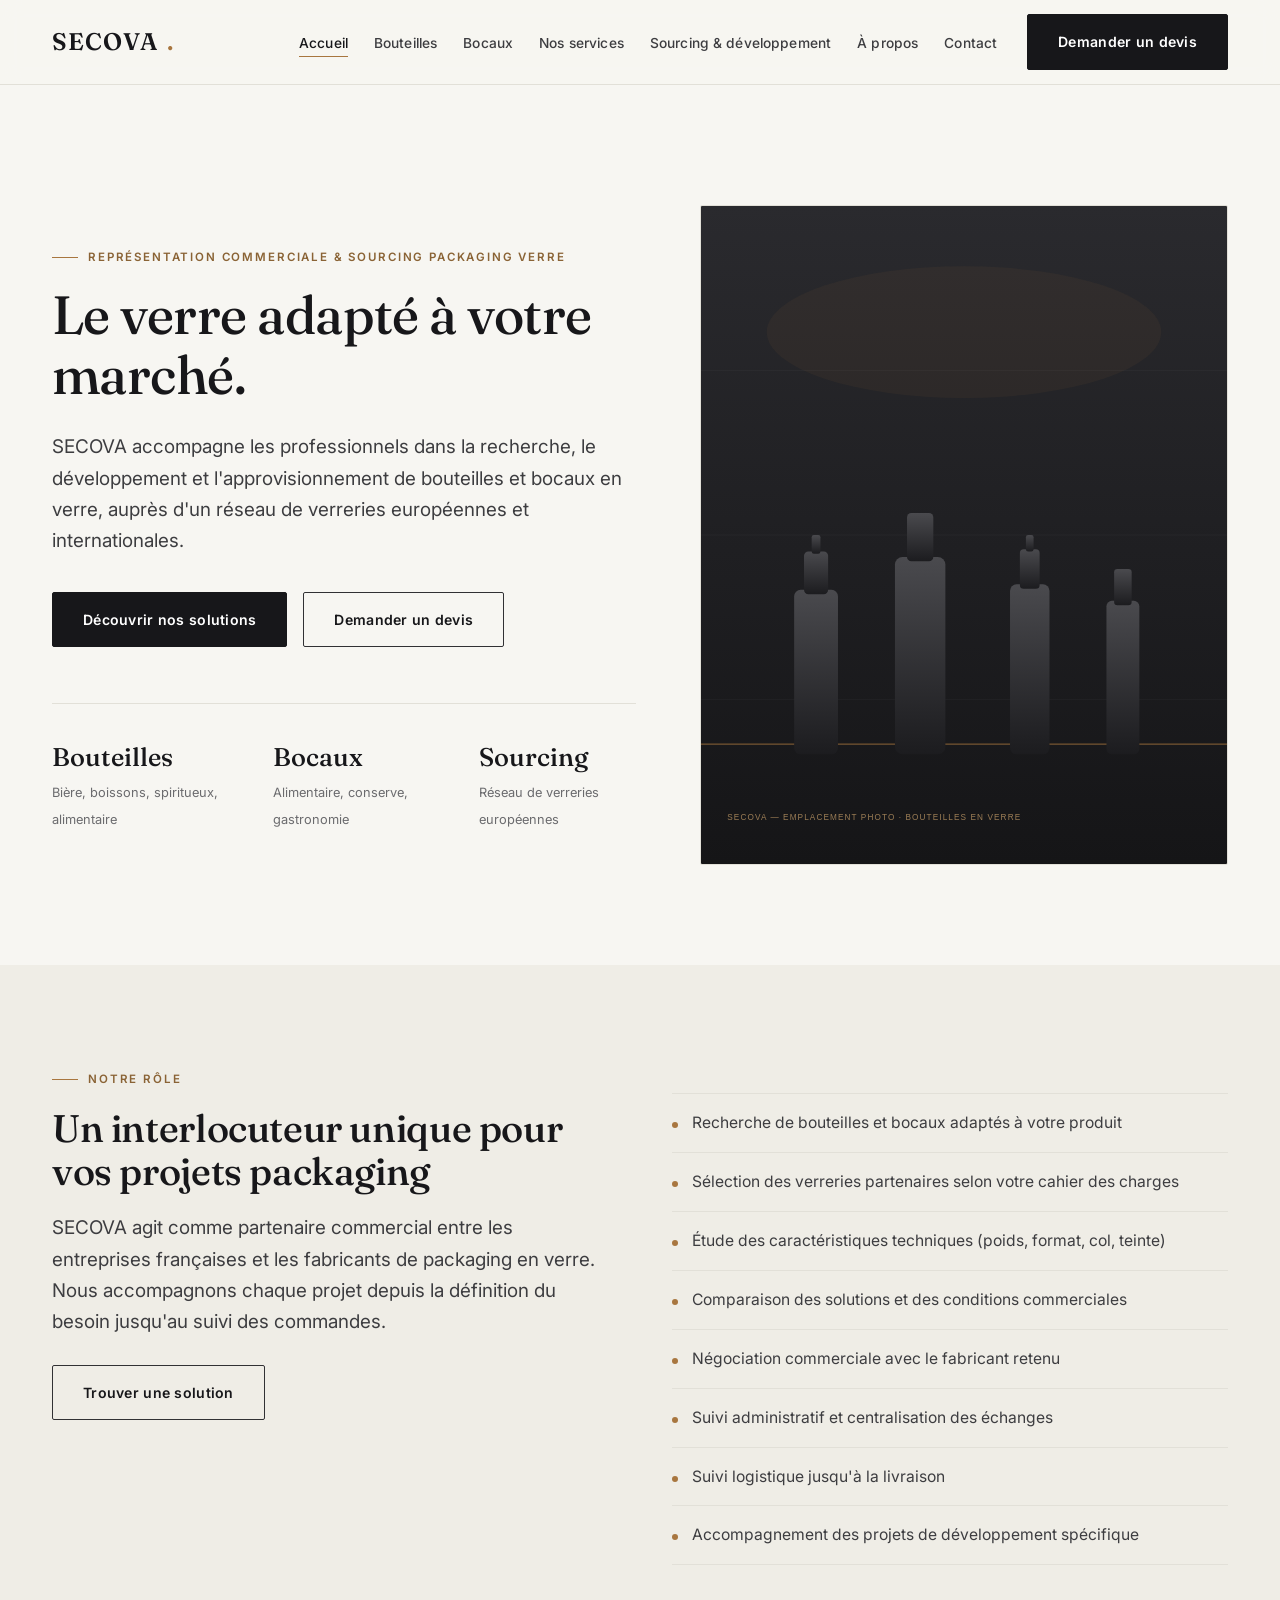
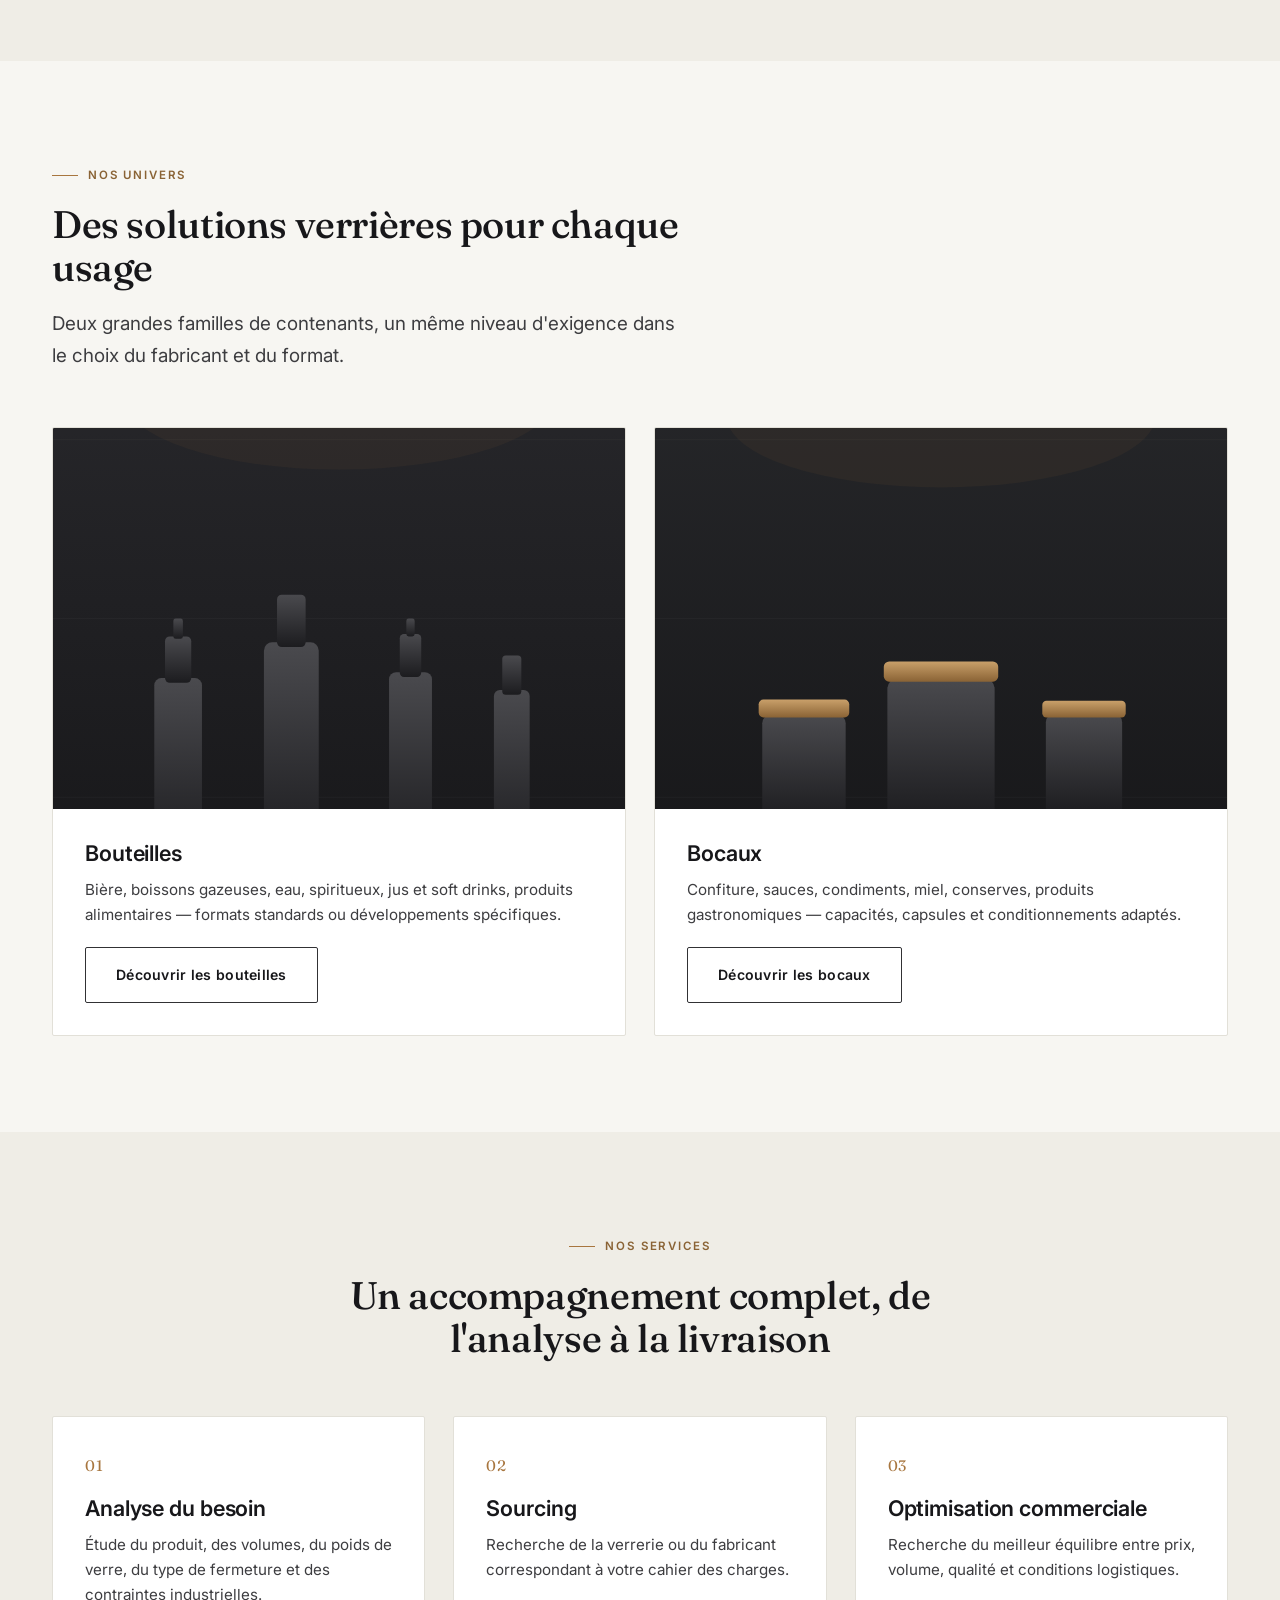
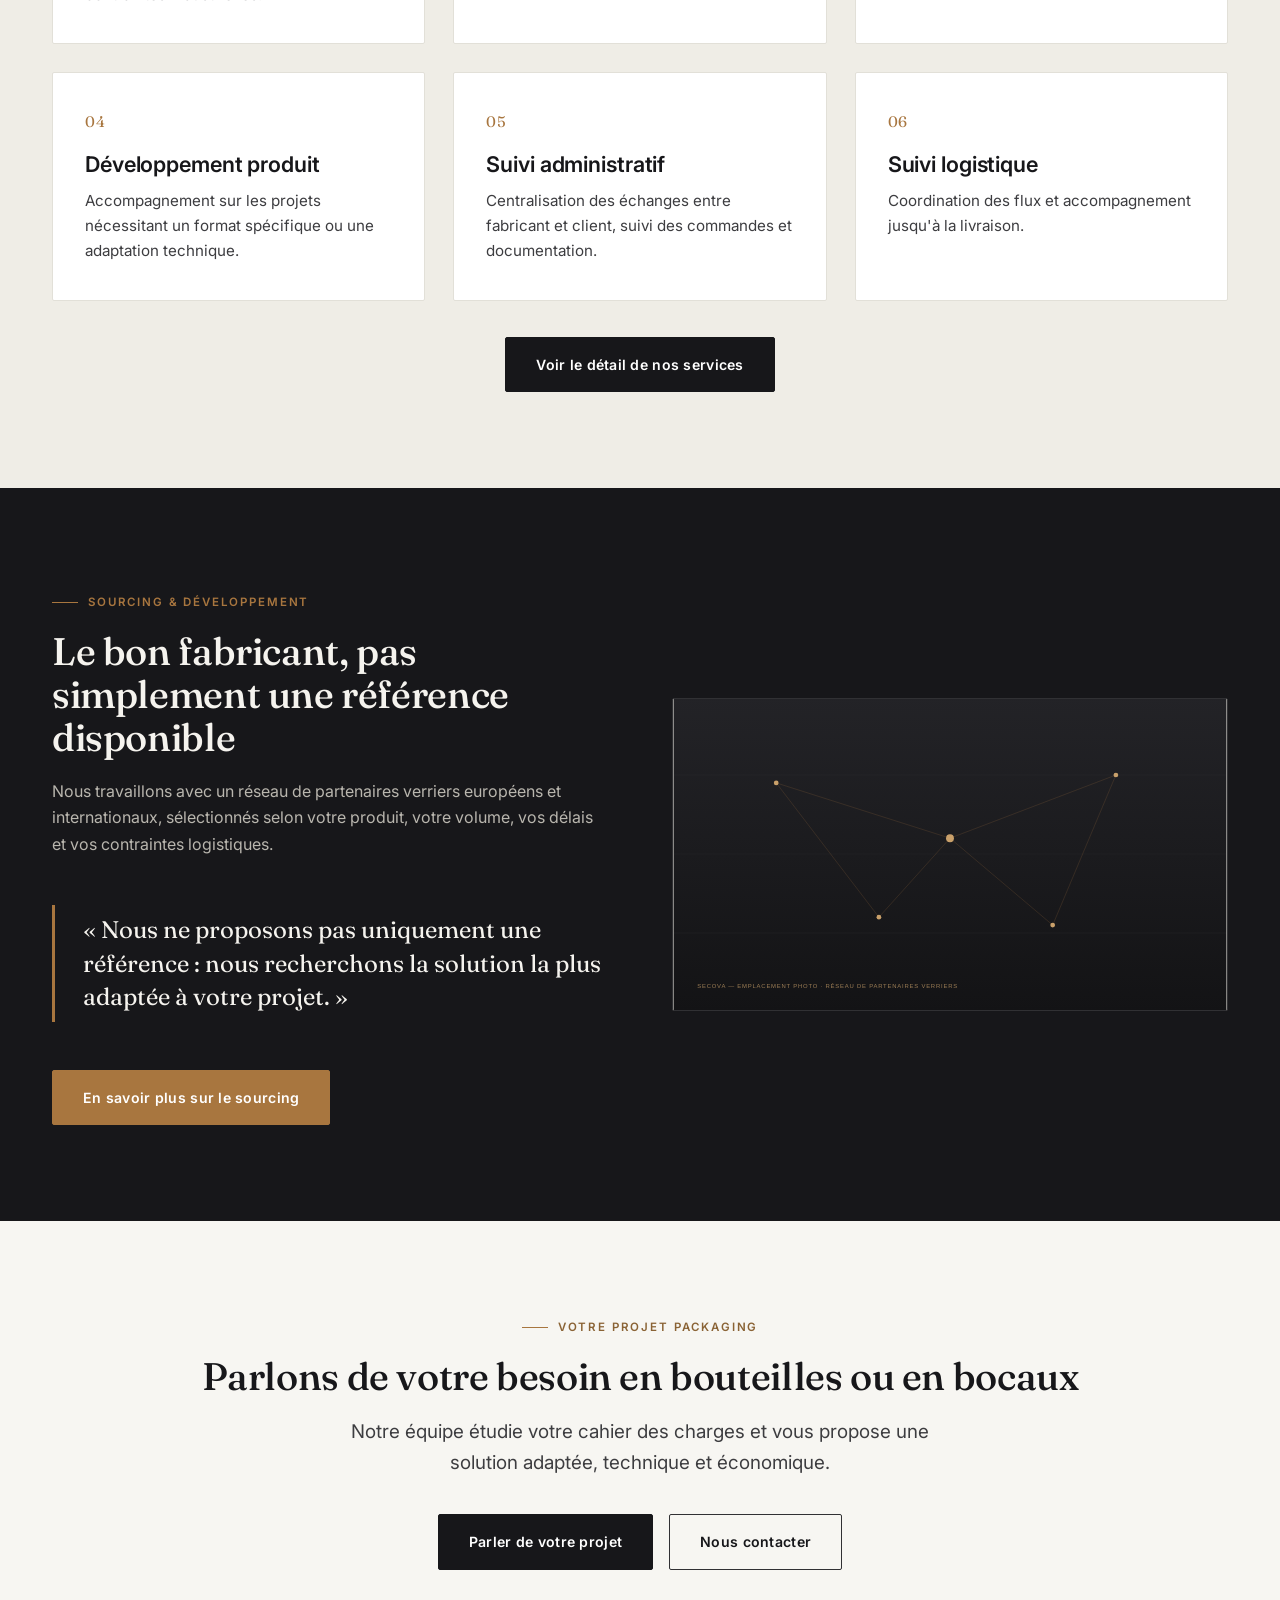
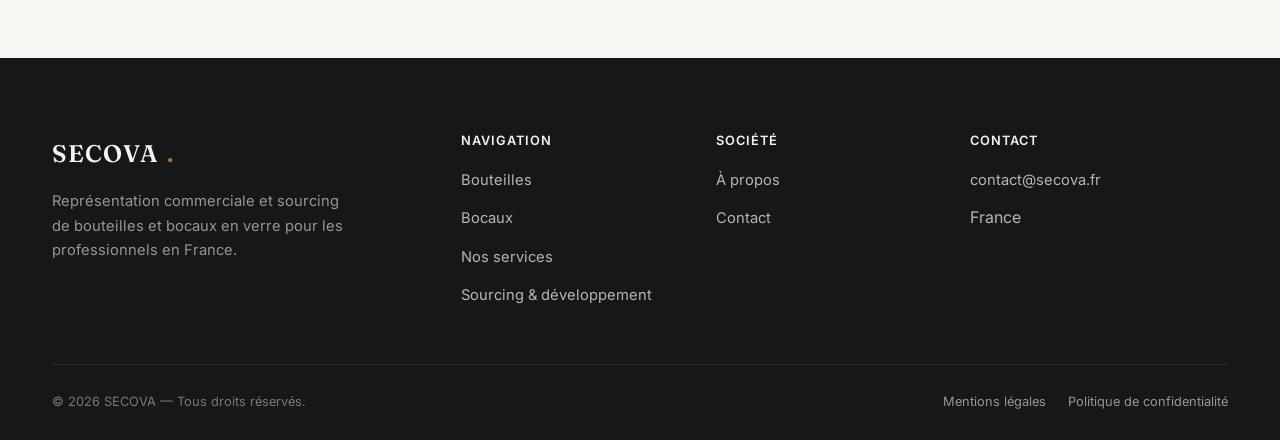
==== index.html @ 23ff0741 "Add complete SECOVA marketing site Static HTML/CSS/JS site (no build step, deployable to any classic" ====
<!doctype html>
<html lang="fr">
<head>
<meta charset="UTF-8">
<meta name="viewport" content="width=device-width, initial-scale=1.0">
<title>SECOVA — Bouteilles et bocaux en verre pour professionnels | France</title>
<meta name="description" content="SECOVA accompagne les professionnels français (brasseries, producteurs de boissons, agroalimentaire) dans la recherche, le sourcing et l'approvisionnement de bouteilles et bocaux en verre auprès de verreries européennes.">
<link rel="canonical" href="https://secova.fr/">
<link rel="icon" href="assets/img/favicon.svg" type="image/svg+xml">
<link rel="preconnect" href="https://fonts.googleapis.com">
<link rel="preconnect" href="https://fonts.gstatic.com" crossorigin>
<link href="https://fonts.googleapis.com/css2?family=Fraunces:opsz,wght@9..144,400;9..144,500;9..144,600&family=Inter:wght@400;500;600;700&display=swap" rel="stylesheet">
<link rel="stylesheet" href="assets/css/style.css">
</head>
<body>

<header class="site-header">
  <div class="container header-inner">
    <a href="index.html" class="logo">SECOVA<span class="dot">.</span></a>
    <nav class="main-nav">
      <ul>
        <li><a href="index.html" class="active">Accueil</a></li>
        <li><a href="bouteilles.html">Bouteilles</a></li>
        <li><a href="bocaux.html">Bocaux</a></li>
        <li><a href="services.html">Nos services</a></li>
        <li><a href="sourcing.html">Sourcing &amp; développement</a></li>
        <li><a href="a-propos.html">À propos</a></li>
        <li><a href="contact.html">Contact</a></li>
      </ul>
      <a href="contact.html" class="btn btn-primary">Demander un devis</a>
    </nav>
    <button class="nav-toggle" aria-label="Ouvrir le menu" aria-expanded="false"><span></span><span></span><span></span></button>
  </div>
</header>

<main>

  <!-- HERO -->
  <section class="hero">
    <div class="container hero-grid">
      <div class="reveal in">
        <div class="eyebrow">Représentation commerciale &amp; sourcing packaging verre</div>
        <h1>Le verre adapté&nbsp;à votre marché.</h1>
        <p class="lead">SECOVA accompagne les professionnels dans la recherche, le développement et l'approvisionnement de bouteilles et bocaux en verre, auprès d'un réseau de verreries européennes et internationales.</p>
        <div class="btn-row">
          <a href="services.html" class="btn btn-primary">Découvrir nos solutions</a>
          <a href="contact.html" class="btn btn-ghost">Demander un devis</a>
        </div>
        <div class="hero-meta">
          <div><strong>Bouteilles</strong><span>Bière, boissons, spiritueux, alimentaire</span></div>
          <div><strong>Bocaux</strong><span>Alimentaire, conserve, gastronomie</span></div>
          <div><strong>Sourcing</strong><span>Réseau de verreries européennes</span></div>
        </div>
      </div>
      <div class="media ratio-4-5 reveal in">
        <img src="assets/img/placeholder-bottles.svg" alt="Assortiment de bouteilles en verre — photographie à intégrer">
      </div>
    </div>
  </section>

  <!-- INTERLOCUTEUR UNIQUE -->
  <section class="bg-alt">
    <div class="container">
      <div class="grid grid-2" style="align-items:start; gap:64px;">
        <div class="reveal">
          <div class="eyebrow">Notre rôle</div>
          <h2>Un interlocuteur unique pour vos projets packaging</h2>
          <p class="lead">SECOVA agit comme partenaire commercial entre les entreprises françaises et les fabricants de packaging en verre. Nous accompagnons chaque projet depuis la définition du besoin jusqu'au suivi des commandes.</p>
          <div class="btn-row" style="margin-top:28px;">
            <a href="sourcing.html" class="btn btn-ghost">Trouver une solution</a>
          </div>
        </div>
        <ul class="criteria-list reveal">
          <li>Recherche de bouteilles et bocaux adaptés à votre produit</li>
          <li>Sélection des verreries partenaires selon votre cahier des charges</li>
          <li>Étude des caractéristiques techniques (poids, format, col, teinte)</li>
          <li>Comparaison des solutions et des conditions commerciales</li>
          <li>Négociation commerciale avec le fabricant retenu</li>
          <li>Suivi administratif et centralisation des échanges</li>
          <li>Suivi logistique jusqu'à la livraison</li>
          <li>Accompagnement des projets de développement spécifique</li>
        </ul>
      </div>
    </div>
  </section>

  <!-- UNIVERS BOUTEILLES / BOCAUX -->
  <section>
    <div class="container">
      <div class="section-head reveal">
        <div class="eyebrow">Nos univers</div>
        <h2>Des solutions verrières pour chaque usage</h2>
        <p class="lead">Deux grandes familles de contenants, un même niveau d'exigence dans le choix du fabricant et du format.</p>
      </div>
      <div class="grid grid-2">
        <a href="bouteilles.html" class="card reveal" style="padding:0; overflow:hidden;">
          <div class="media ratio-3-2" style="border:none; border-radius:0;">
            <img src="assets/img/placeholder-bottles.svg" alt="Bouteilles en verre — photographie à intégrer">
          </div>
          <div style="padding:32px;">
            <h3>Bouteilles</h3>
            <p>Bière, boissons gazeuses, eau, spiritueux, jus et soft drinks, produits alimentaires — formats standards ou développements spécifiques.</p>
            <span class="btn btn-ghost" style="margin-top:20px;">Découvrir les bouteilles</span>
          </div>
        </a>
        <a href="bocaux.html" class="card reveal" style="padding:0; overflow:hidden;">
          <div class="media ratio-3-2" style="border:none; border-radius:0;">
            <img src="assets/img/placeholder-jars.svg" alt="Bocaux en verre — photographie à intégrer">
          </div>
          <div style="padding:32px;">
            <h3>Bocaux</h3>
            <p>Confiture, sauces, condiments, miel, conserves, produits gastronomiques — capacités, capsules et conditionnements adaptés.</p>
            <span class="btn btn-ghost" style="margin-top:20px;">Découvrir les bocaux</span>
          </div>
        </a>
      </div>
    </div>
  </section>

  <!-- SERVICES APERÇU -->
  <section class="bg-alt">
    <div class="container">
      <div class="section-head center reveal">
        <div class="eyebrow">Nos services</div>
        <h2>Un accompagnement complet, de l'analyse à la livraison</h2>
      </div>
      <div class="grid grid-3">
        <div class="card reveal"><span class="num">01</span><h3>Analyse du besoin</h3><p>Étude du produit, des volumes, du poids de verre, du type de fermeture et des contraintes industrielles.</p></div>
        <div class="card reveal"><span class="num">02</span><h3>Sourcing</h3><p>Recherche de la verrerie ou du fabricant correspondant à votre cahier des charges.</p></div>
        <div class="card reveal"><span class="num">03</span><h3>Optimisation commerciale</h3><p>Recherche du meilleur équilibre entre prix, volume, qualité et conditions logistiques.</p></div>
        <div class="card reveal"><span class="num">04</span><h3>Développement produit</h3><p>Accompagnement sur les projets nécessitant un format spécifique ou une adaptation technique.</p></div>
        <div class="card reveal"><span class="num">05</span><h3>Suivi administratif</h3><p>Centralisation des échanges entre fabricant et client, suivi des commandes et documentation.</p></div>
        <div class="card reveal"><span class="num">06</span><h3>Suivi logistique</h3><p>Coordination des flux et accompagnement jusqu'à la livraison.</p></div>
      </div>
      <div class="btn-row center" style="justify-content:center;">
        <a href="services.html" class="btn btn-primary">Voir le détail de nos services</a>
      </div>
    </div>
  </section>

  <!-- SOURCING CALLOUT -->
  <section class="bg-dark">
    <div class="container">
      <div class="grid grid-2" style="align-items:center; gap:64px;">
        <div class="reveal">
          <div class="eyebrow">Sourcing &amp; développement</div>
          <h2>Le bon fabricant, pas simplement une référence disponible</h2>
          <p>Nous travaillons avec un réseau de partenaires verriers européens et internationaux, sélectionnés selon votre produit, votre volume, vos délais et vos contraintes logistiques.</p>
          <div class="callout">
            <p>« Nous ne proposons pas uniquement une référence : nous recherchons la solution la plus adaptée à votre projet. »</p>
          </div>
          <div class="btn-row">
            <a href="sourcing.html" class="btn btn-accent">En savoir plus sur le sourcing</a>
          </div>
        </div>
        <div class="media ratio-16-9 reveal" style="border-color:#313134;">
          <img src="assets/img/placeholder-network.svg" alt="Réseau de partenaires verriers européens — visuel à intégrer">
        </div>
      </div>
    </div>
  </section>

  <!-- CTA FINAL -->
  <section class="cta-band">
    <div class="container">
      <div class="eyebrow" style="justify-content:center;">Votre projet packaging</div>
      <h2>Parlons de votre besoin en bouteilles ou en bocaux</h2>
      <p class="lead" style="margin:0 auto;">Notre équipe étudie votre cahier des charges et vous propose une solution adaptée, technique et économique.</p>
      <div class="btn-row center">
        <a href="contact.html" class="btn btn-primary">Parler de votre projet</a>
        <a href="contact.html" class="btn btn-ghost">Nous contacter</a>
      </div>
    </div>
  </section>

</main>

<footer class="site-footer">
  <div class="container">
    <div class="footer-grid">
      <div class="footer-brand">
        <div class="logo">SECOVA<span class="dot">.</span></div>
        <p>Représentation commerciale et sourcing de bouteilles et bocaux en verre pour les professionnels en France.</p>
      </div>
      <div class="footer-col">
        <h4>Navigation</h4>
        <ul>
          <li><a href="bouteilles.html">Bouteilles</a></li>
          <li><a href="bocaux.html">Bocaux</a></li>
          <li><a href="services.html">Nos services</a></li>
          <li><a href="sourcing.html">Sourcing &amp; développement</a></li>
        </ul>
      </div>
      <div class="footer-col">
        <h4>Société</h4>
        <ul>
          <li><a href="a-propos.html">À propos</a></li>
          <li><a href="contact.html">Contact</a></li>
        </ul>
      </div>
      <div class="footer-col">
        <h4>Contact</h4>
        <ul>
          <li><a href="mailto:contact@secova.fr">contact@secova.fr</a></li>
          <li>France</li>
        </ul>
      </div>
    </div>
    <div class="footer-bottom">
      <span>© <span id="year"></span> SECOVA — Tous droits réservés.</span>
      <div class="footer-legal-links">
        <a href="mentions-legales.html">Mentions légales</a>
        <a href="confidentialite.html">Politique de confidentialité</a>
      </div>
    </div>
  </div>
</footer>

<script src="assets/js/main.js"></script>
</body>
</html>
---- assets/css/style.css ----
/* =========================================================
   SECOVA — Feuille de style principale
   Palette : blanc cassé / anthracite / bronze (accent discret)
   ========================================================= */

:root{
  --bg:            #f7f6f2;
  --bg-alt:        #efede6;
  --bg-dark:       #17171a;
  --ink:           #17171a;
  --ink-soft:      #3d3d40;
  --gray:          #6b6b6e;
  --gray-light:    #9b9a97;
  --line:          #e2e0d8;
  --line-dark:     #313134;
  --white:         #ffffff;
  --accent:        #a8763f;
  --accent-dark:   #8a6335;
  --accent-soft:   #f1e4d2;

  --font-display: 'Fraunces', Georgia, 'Times New Roman', serif;
  --font-body: 'Inter', -apple-system, BlinkMacSystemFont, 'Segoe UI', sans-serif;

  --container: 1240px;
  --radius: 2px;
  --ease: cubic-bezier(.22,.61,.36,1);
}

*, *::before, *::after{ box-sizing: border-box; }
html{ scroll-behavior: smooth; overflow-x: hidden; }

body{
  margin: 0;
  background: var(--bg);
  color: var(--ink);
  font-family: var(--font-body);
  font-size: 16px;
  line-height: 1.65;
  -webkit-font-smoothing: antialiased;
  -moz-osx-font-smoothing: grayscale;
  overflow-x: hidden;
}

img{ max-width: 100%; display: block; }

a{ color: inherit; text-decoration: none; }

h1, h2, h3, h4{
  font-family: var(--font-display);
  font-weight: 500;
  line-height: 1.12;
  letter-spacing: -0.01em;
  margin: 0 0 0.5em;
  color: var(--ink);
}

h1{ font-size: clamp(2.4rem, 4.2vw, 4rem); font-weight: 480; }
h2{ font-size: clamp(1.9rem, 3vw, 2.6rem); }
h3{ font-size: 1.35rem; font-weight: 600; font-family: var(--font-body); letter-spacing: -0.005em; }
h4{ font-size: 1.05rem; font-weight: 600; font-family: var(--font-body); }

p{ margin: 0 0 1em; color: var(--ink-soft); }

.container{
  width: 100%;
  max-width: var(--container);
  margin: 0 auto;
  padding: 0 32px;
}

section{ padding: 96px 0; }
section.tight{ padding: 64px 0; }

.bg-alt{ background: var(--bg-alt); }
.bg-dark{
  background: var(--bg-dark);
  color: #ece9e2;
}
.bg-dark p{ color: #b9b6ae; }
.bg-dark h1, .bg-dark h2, .bg-dark h3, .bg-dark h4{ color: #f5f3ee; }

.eyebrow{
  display: inline-flex;
  align-items: center;
  gap: 10px;
  font-size: 0.72rem;
  font-weight: 600;
  letter-spacing: 0.16em;
  text-transform: uppercase;
  color: var(--accent-dark);
  margin-bottom: 18px;
}
.eyebrow::before{
  content: "";
  width: 26px;
  height: 1px;
  background: var(--accent);
}
.bg-dark .eyebrow{ color: var(--accent); }

.lead{
  font-size: 1.18rem;
  color: var(--ink-soft);
  max-width: 640px;
}

.section-head{
  max-width: 720px;
  margin-bottom: 56px;
}
.section-head.center{ margin-left: auto; margin-right: auto; text-align: center; }

/* ---------- Boutons ---------- */
.btn{
  display: inline-flex;
  align-items: center;
  justify-content: center;
  gap: 10px;
  padding: 15px 30px;
  font-family: var(--font-body);
  font-size: 0.88rem;
  font-weight: 600;
  letter-spacing: 0.02em;
  border-radius: var(--radius);
  border: 1px solid transparent;
  cursor: pointer;
  transition: background .25s var(--ease), color .25s var(--ease), border-color .25s var(--ease), transform .2s var(--ease);
  white-space: nowrap;
}
.btn-primary{
  background: var(--ink);
  color: var(--white);
  border-color: var(--ink);
}
.btn-primary:hover{ background: var(--accent-dark); border-color: var(--accent-dark); transform: translateY(-1px); }

.btn-ghost{
  background: transparent;
  color: var(--ink);
  border-color: var(--line-dark);
}
.btn-ghost:hover{ border-color: var(--ink); background: var(--ink); color: var(--white); }

.bg-dark .btn-ghost{ border-color: #4a4a4d; color: #f5f3ee; }
.bg-dark .btn-ghost:hover{ background: #f5f3ee; color: var(--ink); border-color:#f5f3ee; }

.btn-accent{
  background: var(--accent);
  color: var(--white);
  border-color: var(--accent);
}
.btn-accent:hover{ background: var(--accent-dark); border-color: var(--accent-dark); }

.btn-row{ display: flex; flex-wrap: wrap; gap: 16px; margin-top: 36px; }
.btn-row.center{ justify-content: center; }

/* ---------- Header ---------- */
/* Note: the frosted background lives on ::before rather than directly on
   .site-header, because a filter/backdrop-filter on an element turns it into
   the containing block for fixed-position descendants — which would break
   the full-height off-canvas mobile nav nested inside the header. */
.site-header{
  position: sticky;
  top: 0;
  z-index: 500;
  border-bottom: 1px solid var(--line);
  transition: box-shadow .3s var(--ease);
}
.site-header::before{
  content: "";
  position: absolute;
  inset: 0;
  z-index: -1;
  background: rgba(247,246,242,0.86);
  backdrop-filter: blur(10px);
  -webkit-backdrop-filter: blur(10px);
}
.site-header.scrolled{ box-shadow: 0 6px 24px rgba(23,23,26,0.06); }

.header-inner{
  display: flex;
  align-items: center;
  justify-content: space-between;
  height: 84px;
}

.logo{
  font-family: var(--font-display);
  font-size: 1.5rem;
  font-weight: 600;
  letter-spacing: 0.04em;
  display: flex;
  align-items: baseline;
  gap: 8px;
}
.logo .dot{ color: var(--accent); }

.main-nav{
  display: flex;
  align-items: center;
  gap: 30px;
}
.main-nav ul{
  display: flex;
  gap: 26px;
  list-style: none;
  margin: 0;
  padding: 0;
}
.main-nav ul a{
  font-size: 0.86rem;
  font-weight: 500;
  letter-spacing: 0.01em;
  color: var(--ink-soft);
  position: relative;
  padding: 6px 0;
  transition: color .2s;
}
.main-nav ul a::after{
  content: "";
  position: absolute;
  left: 0; bottom: 0;
  width: 0; height: 1px;
  background: var(--accent);
  transition: width .25s var(--ease);
}
.main-nav ul a:hover, .main-nav ul a.active{ color: var(--ink); }
.main-nav ul a:hover::after, .main-nav ul a.active::after{ width: 100%; }

.nav-toggle{
  display: none;
  flex-direction: column;
  gap: 5px;
  background: none;
  border: none;
  cursor: pointer;
  padding: 8px;
}
.nav-toggle span{
  width: 24px; height: 1.5px; background: var(--ink);
  transition: transform .25s var(--ease), opacity .25s var(--ease);
}

/* ---------- Hero ---------- */
.hero{
  position: relative;
  padding: 120px 0 100px;
  overflow: hidden;
}
.hero-grid{
  display: grid;
  grid-template-columns: 1.05fr 0.95fr;
  gap: 64px;
  align-items: center;
}
.hero h1{ margin-bottom: 26px; }
.hero-meta{
  display: flex;
  gap: 40px;
  margin-top: 56px;
  padding-top: 32px;
  border-top: 1px solid var(--line);
}
.hero-meta div strong{
  display: block;
  font-family: var(--font-display);
  font-size: 1.6rem;
  color: var(--ink);
  font-weight: 500;
}
.hero-meta div span{
  font-size: 0.8rem;
  color: var(--gray);
}

/* ---------- Image placeholders ---------- */
.media{
  position: relative;
  border-radius: var(--radius);
  overflow: hidden;
  background: var(--bg-alt);
  border: 1px solid var(--line);
}
.media img{ width: 100%; height: 100%; object-fit: cover; }
.media.ratio-16-9{ aspect-ratio: 16/9; }
.media.ratio-4-5{ aspect-ratio: 4/5; }
.media.ratio-1-1{ aspect-ratio: 1/1; }
.media.ratio-3-2{ aspect-ratio: 3/2; }
.media.ratio-21-9{ aspect-ratio: 21/9; }
.media-caption{
  position: absolute;
  left: 18px; bottom: 16px;
  font-size: 0.7rem;
  letter-spacing: 0.08em;
  text-transform: uppercase;
  color: #fff;
  background: rgba(23,23,26,0.55);
  padding: 6px 12px;
  border-radius: var(--radius);
  backdrop-filter: blur(4px);
}

/* ---------- Grids & cards ---------- */
.grid{ display: grid; gap: 28px; }
.grid-2{ grid-template-columns: repeat(2, 1fr); }
.grid-3{ grid-template-columns: repeat(3, 1fr); }
.grid-4{ grid-template-columns: repeat(4, 1fr); }

.card{
  background: var(--white);
  border: 1px solid var(--line);
  padding: 36px 32px;
  border-radius: var(--radius);
  transition: border-color .25s, transform .25s var(--ease), box-shadow .25s;
}
.card:hover{
  border-color: var(--ink);
  transform: translateY(-3px);
  box-shadow: 0 18px 40px rgba(23,23,26,0.07);
}
.card .num{
  font-family: var(--font-display);
  font-size: 0.95rem;
  color: var(--accent);
  letter-spacing: 0.05em;
  margin-bottom: 18px;
  display: block;
}
.card h3{ margin-bottom: 12px; }
.card p{ margin-bottom: 0; font-size: 0.95rem; }

.feature-row{
  display: flex;
  gap: 24px;
  padding: 32px 0;
  border-top: 1px solid var(--line);
}
.feature-row:last-child{ border-bottom: 1px solid var(--line); }
.feature-row .idx{
  font-family: var(--font-display);
  font-size: 1.1rem;
  color: var(--accent);
  min-width: 46px;
}
.feature-row h4{ margin-bottom: 8px; }
.feature-row p{ margin: 0; font-size: 0.95rem; max-width: 620px; }

/* ---------- Tag list ---------- */
.taglist{ display: flex; flex-wrap: wrap; gap: 10px; margin-top: 24px; }
.taglist span{
  font-size: 0.78rem;
  font-weight: 500;
  padding: 8px 16px;
  border: 1px solid var(--line);
  border-radius: var(--radius);
  color: var(--ink-soft);
  background: var(--white);
}

/* ---------- Swatches (couleurs de verre) ---------- */
.swatches{ display: flex; gap: 18px; margin-top: 28px; flex-wrap: wrap; }
.swatch{ text-align: left; }
.swatch .chip{
  width: 64px; height: 64px;
  border-radius: 50%;
  margin-bottom: 10px;
  border: 1px solid rgba(0,0,0,0.08);
  box-shadow: inset 0 0 0 6px rgba(255,255,255,0.35);
}
.swatch span{ font-size: 0.78rem; color: var(--gray); display:block; }
.chip.brun{ background: linear-gradient(160deg,#6b4321,#3a2410); }
.chip.flint{ background: linear-gradient(160deg,#f4f2ea,#d9d5c4); }
.chip.vert{ background: linear-gradient(160deg,#3e5b40,#1f3320); }
.chip.autre{ background: linear-gradient(160deg,#9c8f7a,#5f5548); }

/* ---------- Callout / citation ---------- */
.callout{
  border-left: 3px solid var(--accent);
  padding: 8px 0 8px 28px;
  margin: 48px 0;
}
.callout p{
  font-family: var(--font-display);
  font-size: 1.5rem;
  line-height: 1.4;
  color: var(--ink);
  margin: 0;
}
.bg-dark .callout p{ color: #f5f3ee; }

/* ---------- Steps (sourcing criteria) ---------- */
.criteria-list{ list-style: none; margin: 32px 0 0; padding: 0; }
.criteria-list li{
  display: flex;
  align-items: baseline;
  gap: 14px;
  padding: 16px 0;
  border-top: 1px solid var(--line);
  font-size: 0.98rem;
  color: var(--ink-soft);
}
.criteria-list li:last-child{ border-bottom: 1px solid var(--line); }
.criteria-list li::before{
  content: "";
  width: 6px; height: 6px;
  background: var(--accent);
  border-radius: 50%;
  flex-shrink: 0;
}

/* ---------- CTA band ---------- */
.cta-band{
  padding: 88px 0;
  text-align: center;
}
.cta-band h2{ margin-bottom: 18px; }
.cta-band .lead{ margin: 0 auto 8px; }

/* ---------- Contact ---------- */
.contact-grid{
  display: grid;
  grid-template-columns: 0.85fr 1.15fr;
  gap: 72px;
  align-items: start;
}
.contact-info dl{ margin: 32px 0 0; }
.contact-info dt{
  font-size: 0.72rem;
  letter-spacing: 0.1em;
  text-transform: uppercase;
  color: var(--gray);
  margin-top: 24px;
}
.contact-info dd{
  margin: 6px 0 0;
  font-size: 1.05rem;
  color: var(--ink);
}
.contact-info dd a:hover{ color: var(--accent-dark); }

form{ margin: 0; }
.form-grid{
  display: grid;
  grid-template-columns: 1fr 1fr;
  gap: 22px;
}
.form-grid .full{ grid-column: 1 / -1; }
label{
  display: block;
  font-size: 0.76rem;
  font-weight: 600;
  letter-spacing: 0.05em;
  text-transform: uppercase;
  color: var(--ink-soft);
  margin-bottom: 8px;
}
input, select, textarea{
  width: 100%;
  font-family: var(--font-body);
  font-size: 0.96rem;
  color: var(--ink);
  background: var(--white);
  border: 1px solid var(--line-dark);
  border-radius: var(--radius);
  padding: 13px 14px;
  transition: border-color .2s, box-shadow .2s;
}
input:focus, select:focus, textarea:focus{
  outline: none;
  border-color: var(--accent);
  box-shadow: 0 0 0 3px var(--accent-soft);
}
textarea{ resize: vertical; min-height: 130px; }
.form-note{ font-size: 0.82rem; color: var(--gray); margin-top: 18px; }
.form-status{
  margin-top: 18px;
  font-size: 0.9rem;
  font-weight: 600;
  display: none;
}
.form-status.visible{ display: block; }
.form-status.ok{ color: #3d6b45; }
.form-status.err{ color: #a13a3a; }

/* ---------- Footer ---------- */
.site-footer{
  background: var(--bg-dark);
  color: #b9b6ae;
  padding: 76px 0 28px;
}
.footer-grid{
  display: grid;
  grid-template-columns: 1.4fr 0.8fr 0.8fr 1fr;
  gap: 48px;
  padding-bottom: 56px;
  border-bottom: 1px solid #2c2c2f;
}
.footer-brand .logo{ color: #f5f3ee; margin-bottom: 16px; }
.footer-brand p{ color: #9a978f; font-size: 0.92rem; max-width: 300px; }
.footer-col h4{ color: #f5f3ee; font-size: 0.8rem; letter-spacing: 0.08em; text-transform: uppercase; margin-bottom: 18px; }
.footer-col ul{ list-style: none; margin: 0; padding: 0; display: flex; flex-direction: column; gap: 12px; }
.footer-col a{ color: #b9b6ae; font-size: 0.92rem; transition: color .2s; }
.footer-col a:hover{ color: #fff; }
.footer-bottom{
  display: flex;
  justify-content: space-between;
  align-items: center;
  padding-top: 26px;
  font-size: 0.8rem;
  color: #7c7a73;
  flex-wrap: wrap;
  gap: 12px;
}
.footer-bottom a{ color: #9a978f; }
.footer-bottom a:hover{ color: #fff; }
.footer-legal-links{ display: flex; gap: 22px; }

/* ---------- Page header (inner pages) ---------- */
.page-header{
  padding: 150px 0 72px;
  border-bottom: 1px solid var(--line);
}
.page-header .lead{ max-width: 700px; }
.breadcrumb{
  font-size: 0.78rem;
  color: var(--gray);
  margin-bottom: 20px;
}
.breadcrumb a:hover{ color: var(--accent-dark); }

/* ---------- Legal pages ---------- */
.legal-content h2{ font-size: 1.4rem; margin-top: 2.2em; }
.legal-content p, .legal-content li{ color: var(--ink-soft); font-size: 0.98rem; }
.legal-content{ max-width: 780px; }

/* ---------- Reveal on scroll ---------- */
.reveal{ opacity: 0; transform: translateY(22px); transition: opacity .7s var(--ease), transform .7s var(--ease); }
.reveal.in{ opacity: 1; transform: translateY(0); }

/* ---------- Responsive ---------- */
/* En dessous de 1150px, les sept entrées de navigation ne tiennent plus
   sur une seule ligne : on bascule sur le menu mobile plein écran. */
@media (max-width: 1150px){
  .main-nav{ position: fixed; inset: 84px 0 0 0; background: var(--bg); flex-direction: column; align-items: flex-start; padding: 36px 28px; gap: 28px; transform: translateX(100%); transition: transform .35s var(--ease); overflow-y: auto; }
  .main-nav.open{ transform: translateX(0); }
  .main-nav ul{ flex-direction: column; gap: 22px; width: 100%; }
  .main-nav ul a{ font-size: 1.1rem; }
  .nav-toggle{ display: flex; }
  .nav-toggle.open span:nth-child(1){ transform: translateY(6.5px) rotate(45deg); }
  .nav-toggle.open span:nth-child(2){ opacity: 0; }
  .nav-toggle.open span:nth-child(3){ transform: translateY(-6.5px) rotate(-45deg); }
}

@media (max-width: 1024px){
  .hero-grid{ grid-template-columns: 1fr; }
  .hero-grid .media{ order: -1; }
  .grid-4{ grid-template-columns: repeat(2, 1fr); }
  .grid-3{ grid-template-columns: repeat(2, 1fr); }
  .footer-grid{ grid-template-columns: 1fr 1fr; row-gap: 40px; }
  .contact-grid{ grid-template-columns: 1fr; gap: 48px; }
}

@media (max-width: 768px){
  .container{ padding: 0 22px; }
  section{ padding: 68px 0; }
  .grid-2, .grid-3, .grid-4{ grid-template-columns: 1fr; }
  .hero-meta{ gap: 28px; flex-wrap: wrap; }
  .footer-grid{ grid-template-columns: 1fr; gap: 36px; }
  .footer-bottom{ flex-direction: column; align-items: flex-start; }
  .form-grid{ grid-template-columns: 1fr; }
  .page-header{ padding: 128px 0 56px; }
}

@media (max-width: 480px){
  h1{ font-size: 2.1rem; }
  .btn{ width: 100%; }
  .btn-row{ flex-direction: column; }
}
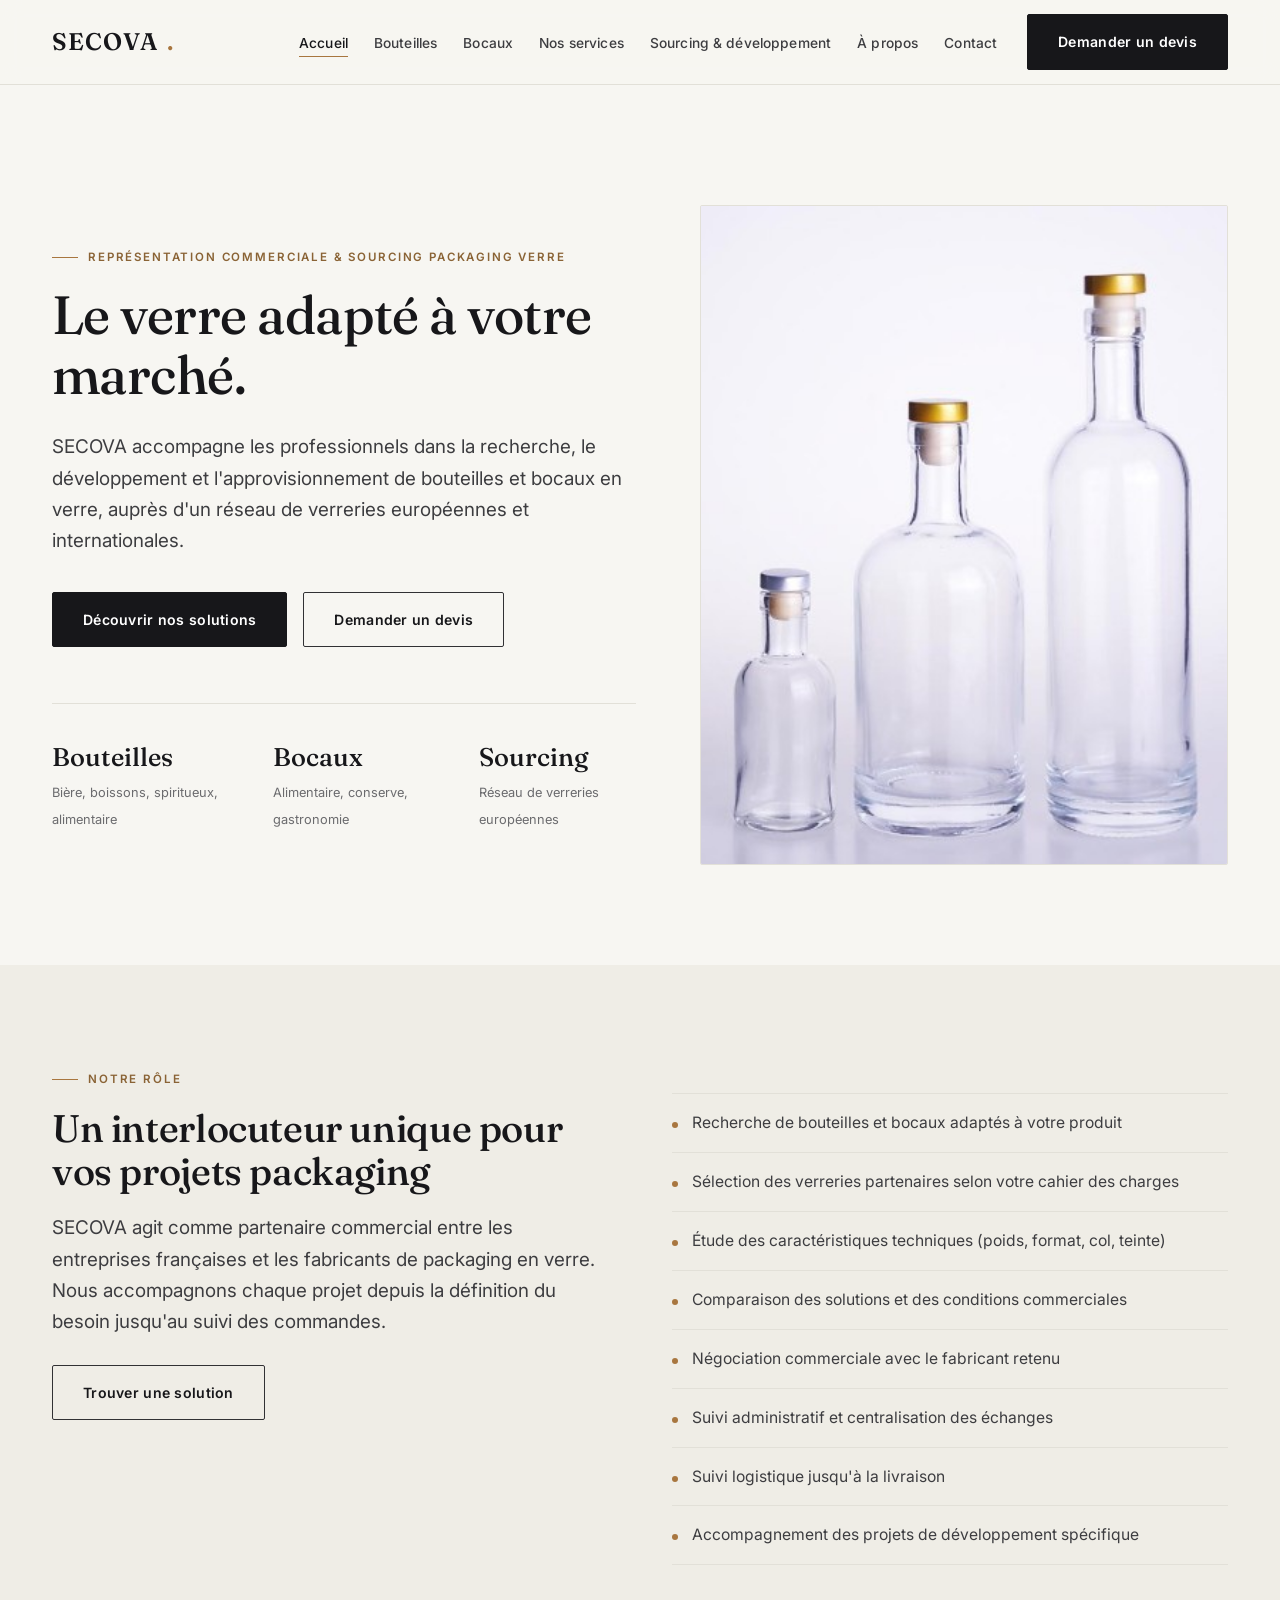
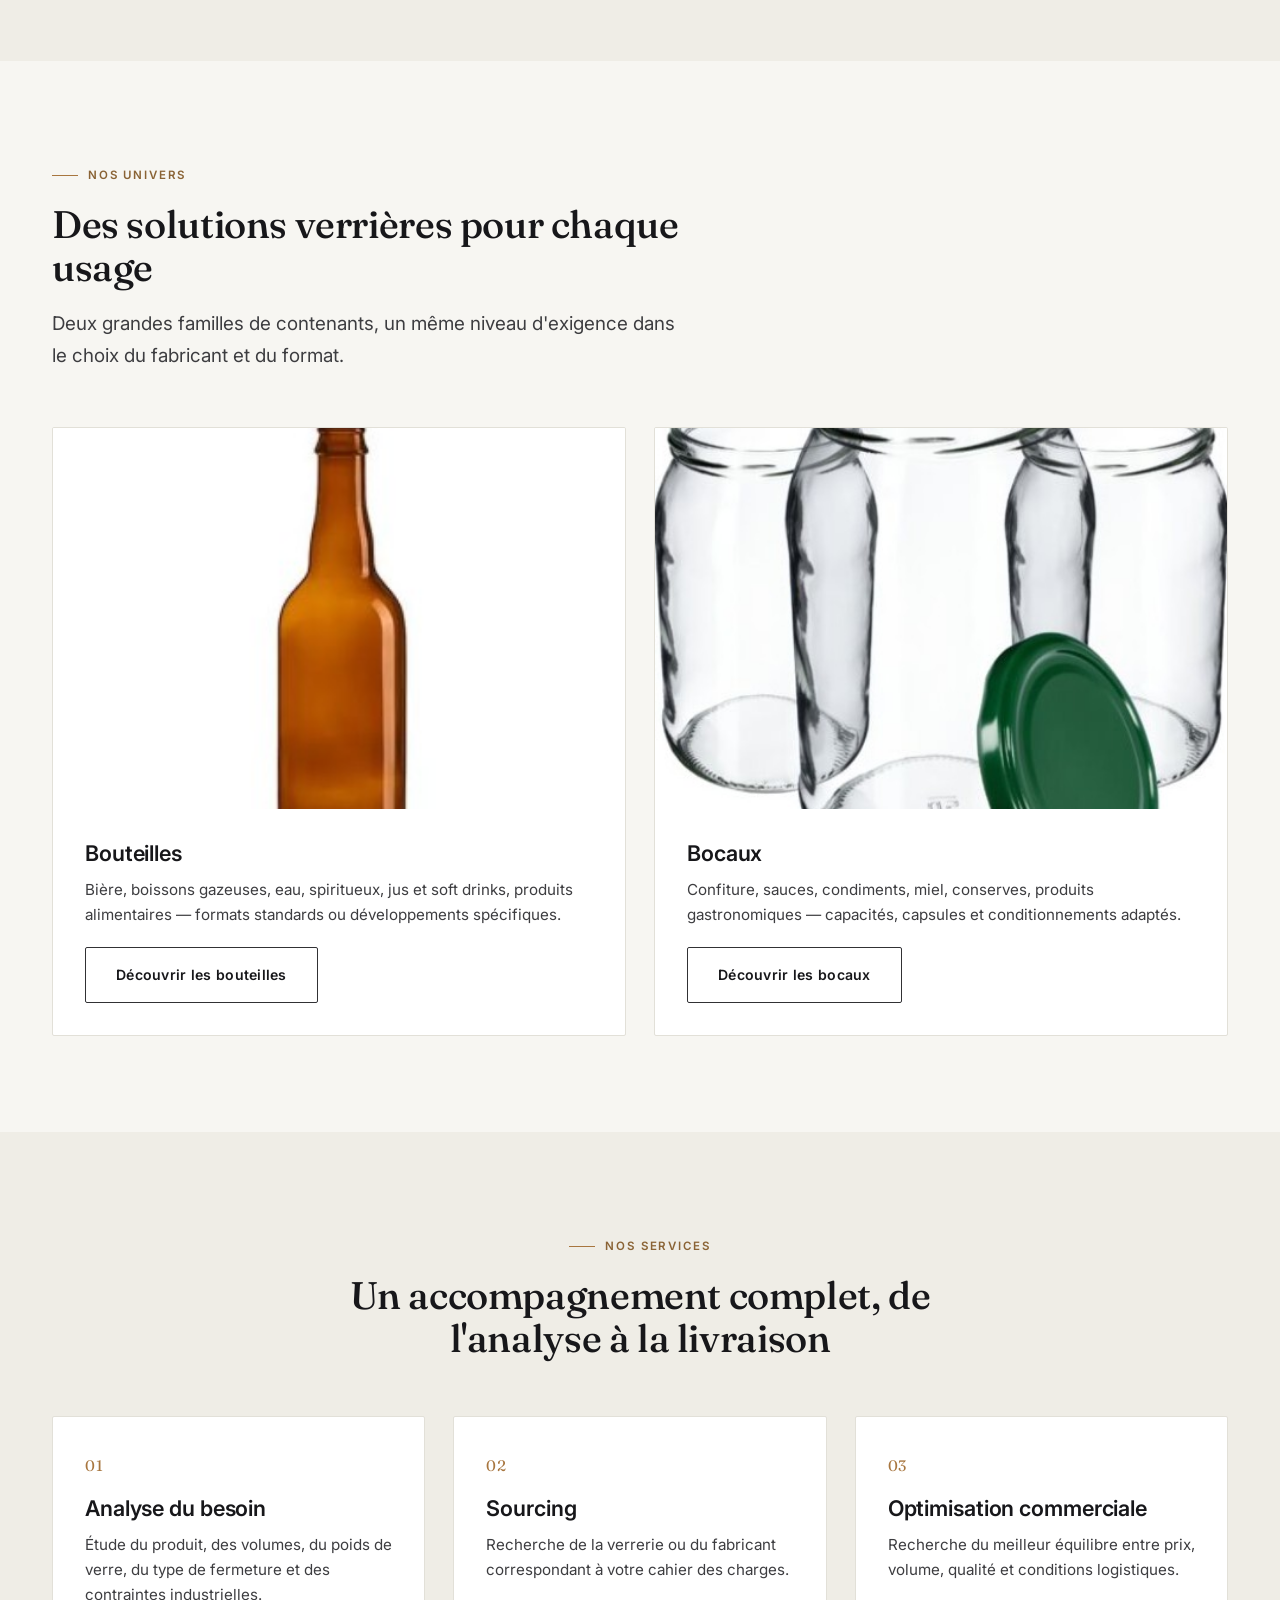
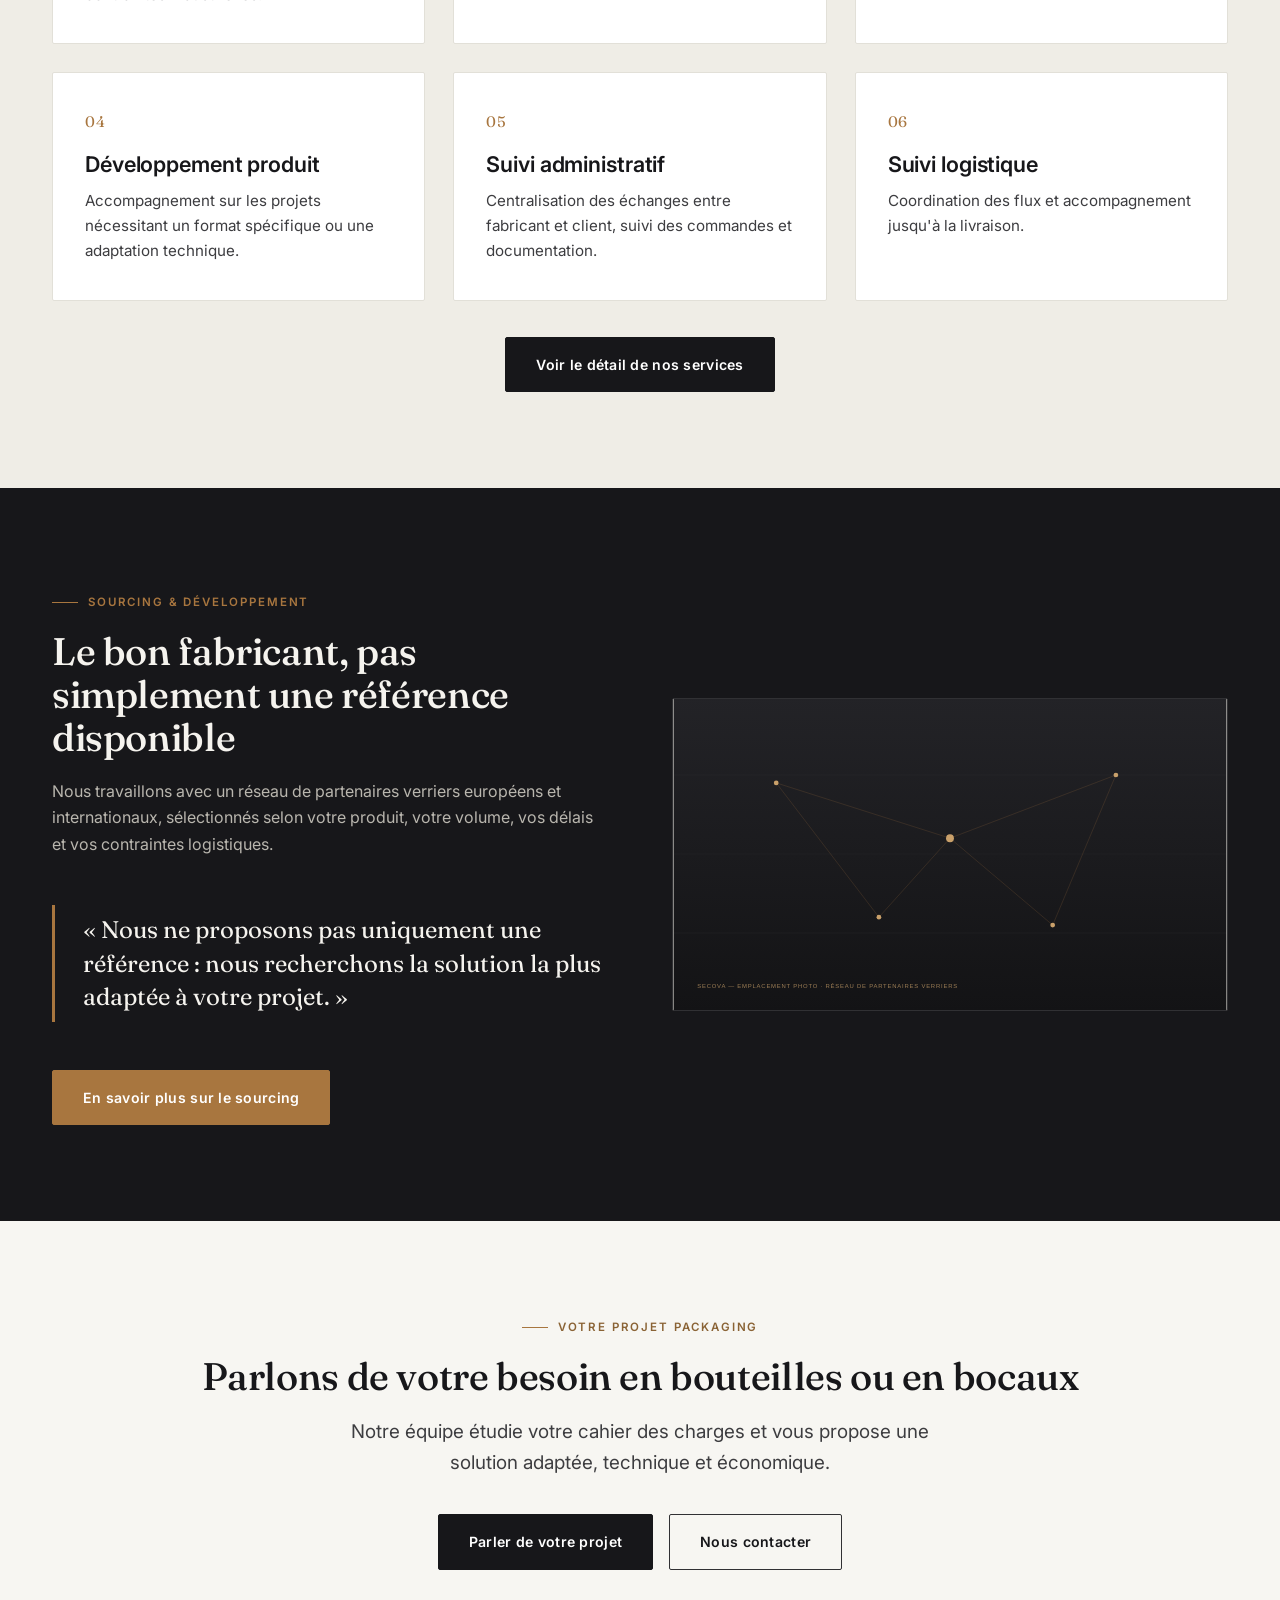
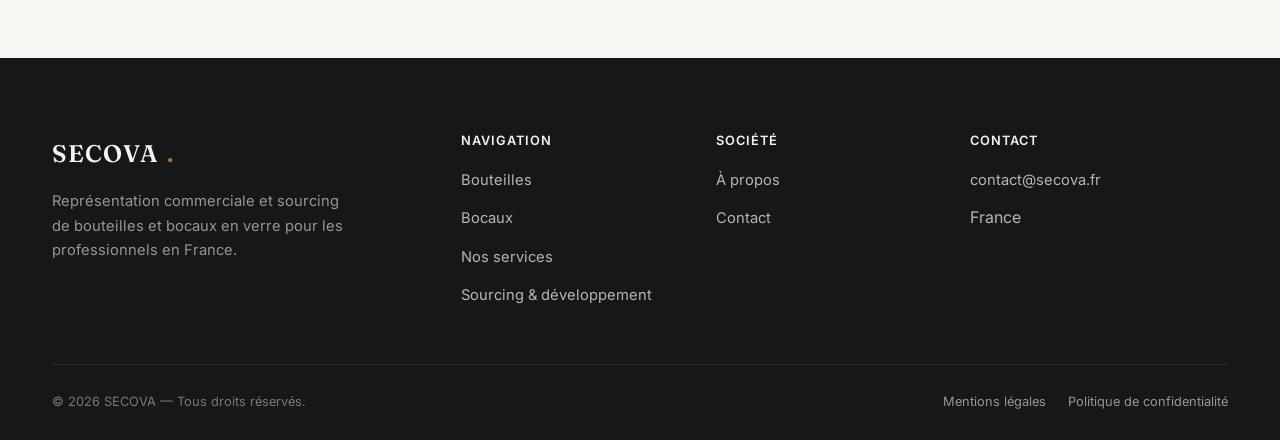
==== commit 9506e740: "Replace bottle/jar placeholders with supplied product photos Swap the anthracite SVG placeholders fo" ====
--- a/index.html
+++ b/index.html
@@ -53,7 +53,7 @@
         </div>
       </div>
       <div class="media ratio-4-5 reveal in">
-        <img src="assets/img/placeholder-bottles.svg" alt="Assortiment de bouteilles en verre — photographie à intégrer">
+        <img src="assets/img/bouteilles-assortiment.jpg" alt="Assortiment de bouteilles en verre SECOVA">
       </div>
     </div>
   </section>
@@ -95,7 +95,7 @@
       <div class="grid grid-2">
         <a href="bouteilles.html" class="card reveal" style="padding:0; overflow:hidden;">
           <div class="media ratio-3-2" style="border:none; border-radius:0;">
-            <img src="assets/img/placeholder-bottles.svg" alt="Bouteilles en verre — photographie à intégrer">
+            <img src="assets/img/bouteille-biere.jpg" alt="Bouteille en verre pour la bière">
           </div>
           <div style="padding:32px;">
             <h3>Bouteilles</h3>
@@ -105,7 +105,7 @@
         </a>
         <a href="bocaux.html" class="card reveal" style="padding:0; overflow:hidden;">
           <div class="media ratio-3-2" style="border:none; border-radius:0;">
-            <img src="assets/img/placeholder-jars.svg" alt="Bocaux en verre — photographie à intégrer">
+            <img src="assets/img/bocaux-confiture.jpg" alt="Bocaux en verre pour la confiture">
           </div>
           <div style="padding:32px;">
             <h3>Bocaux</h3>
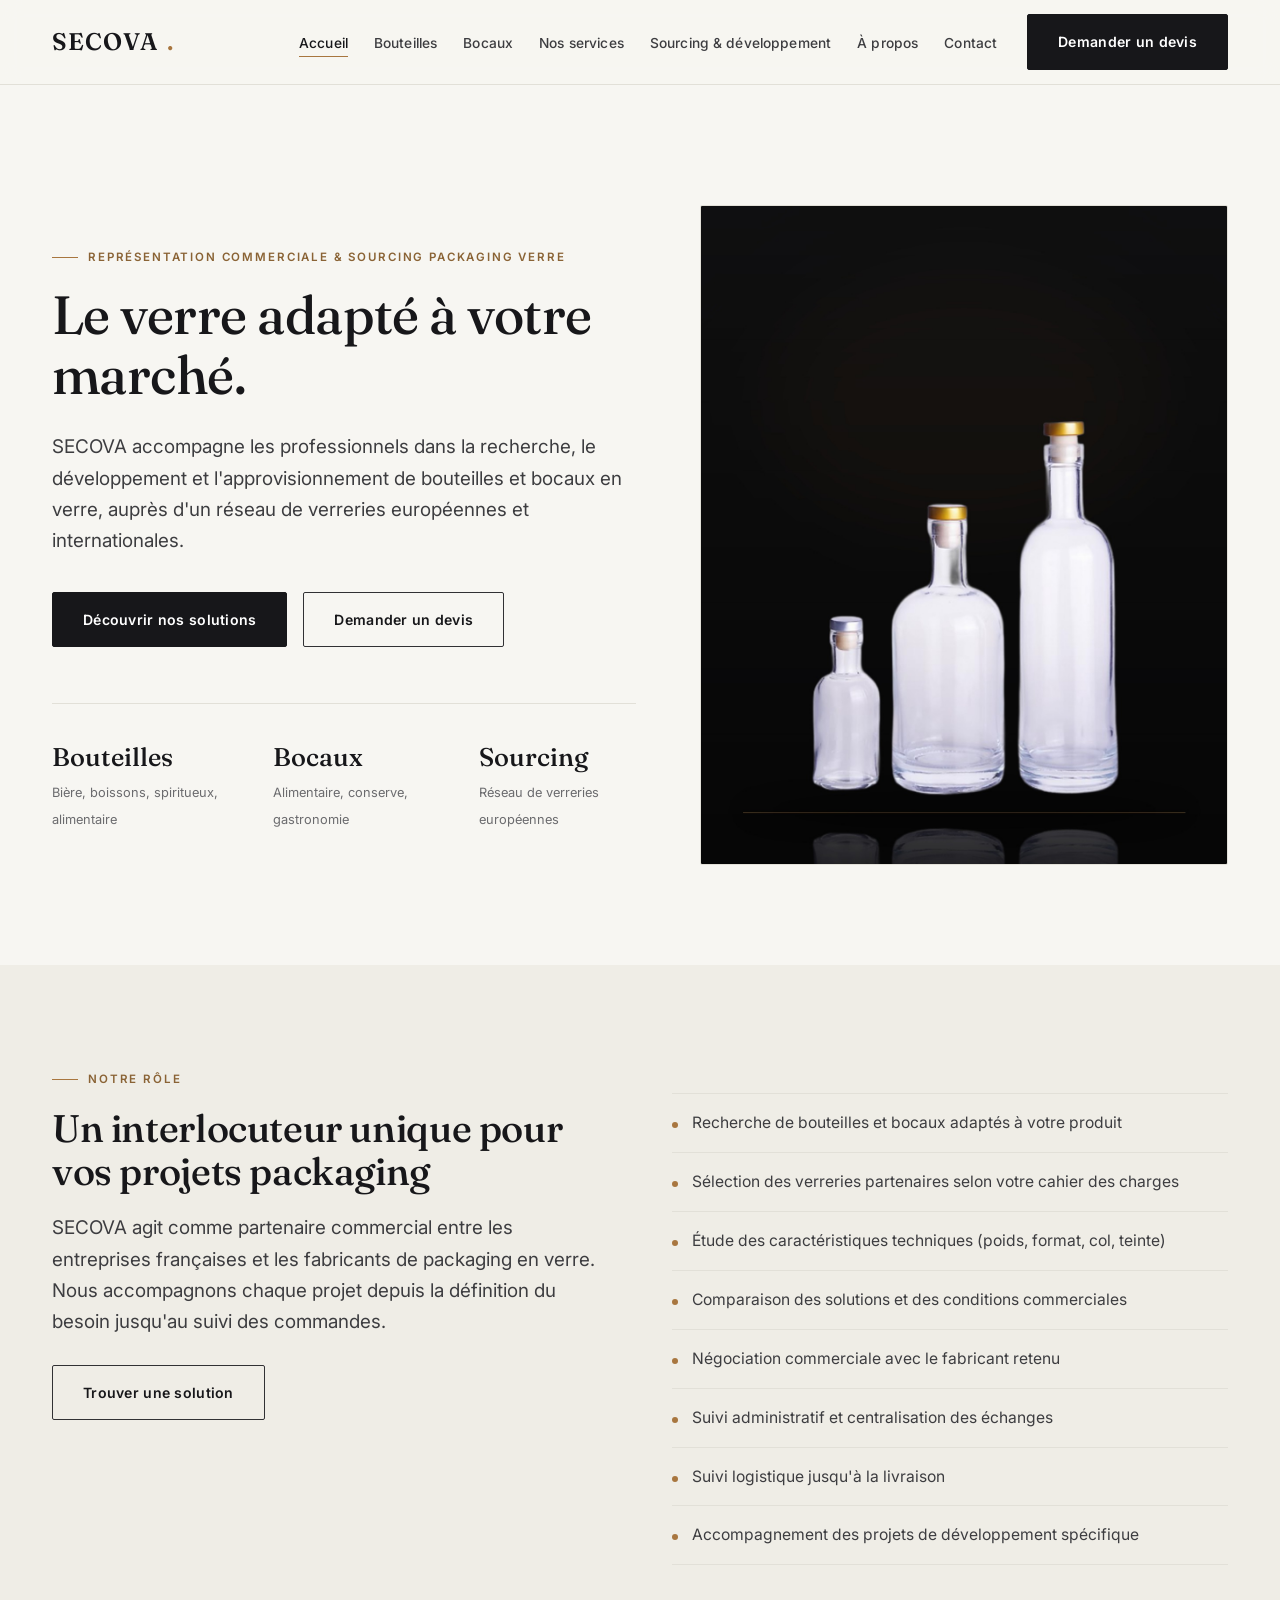
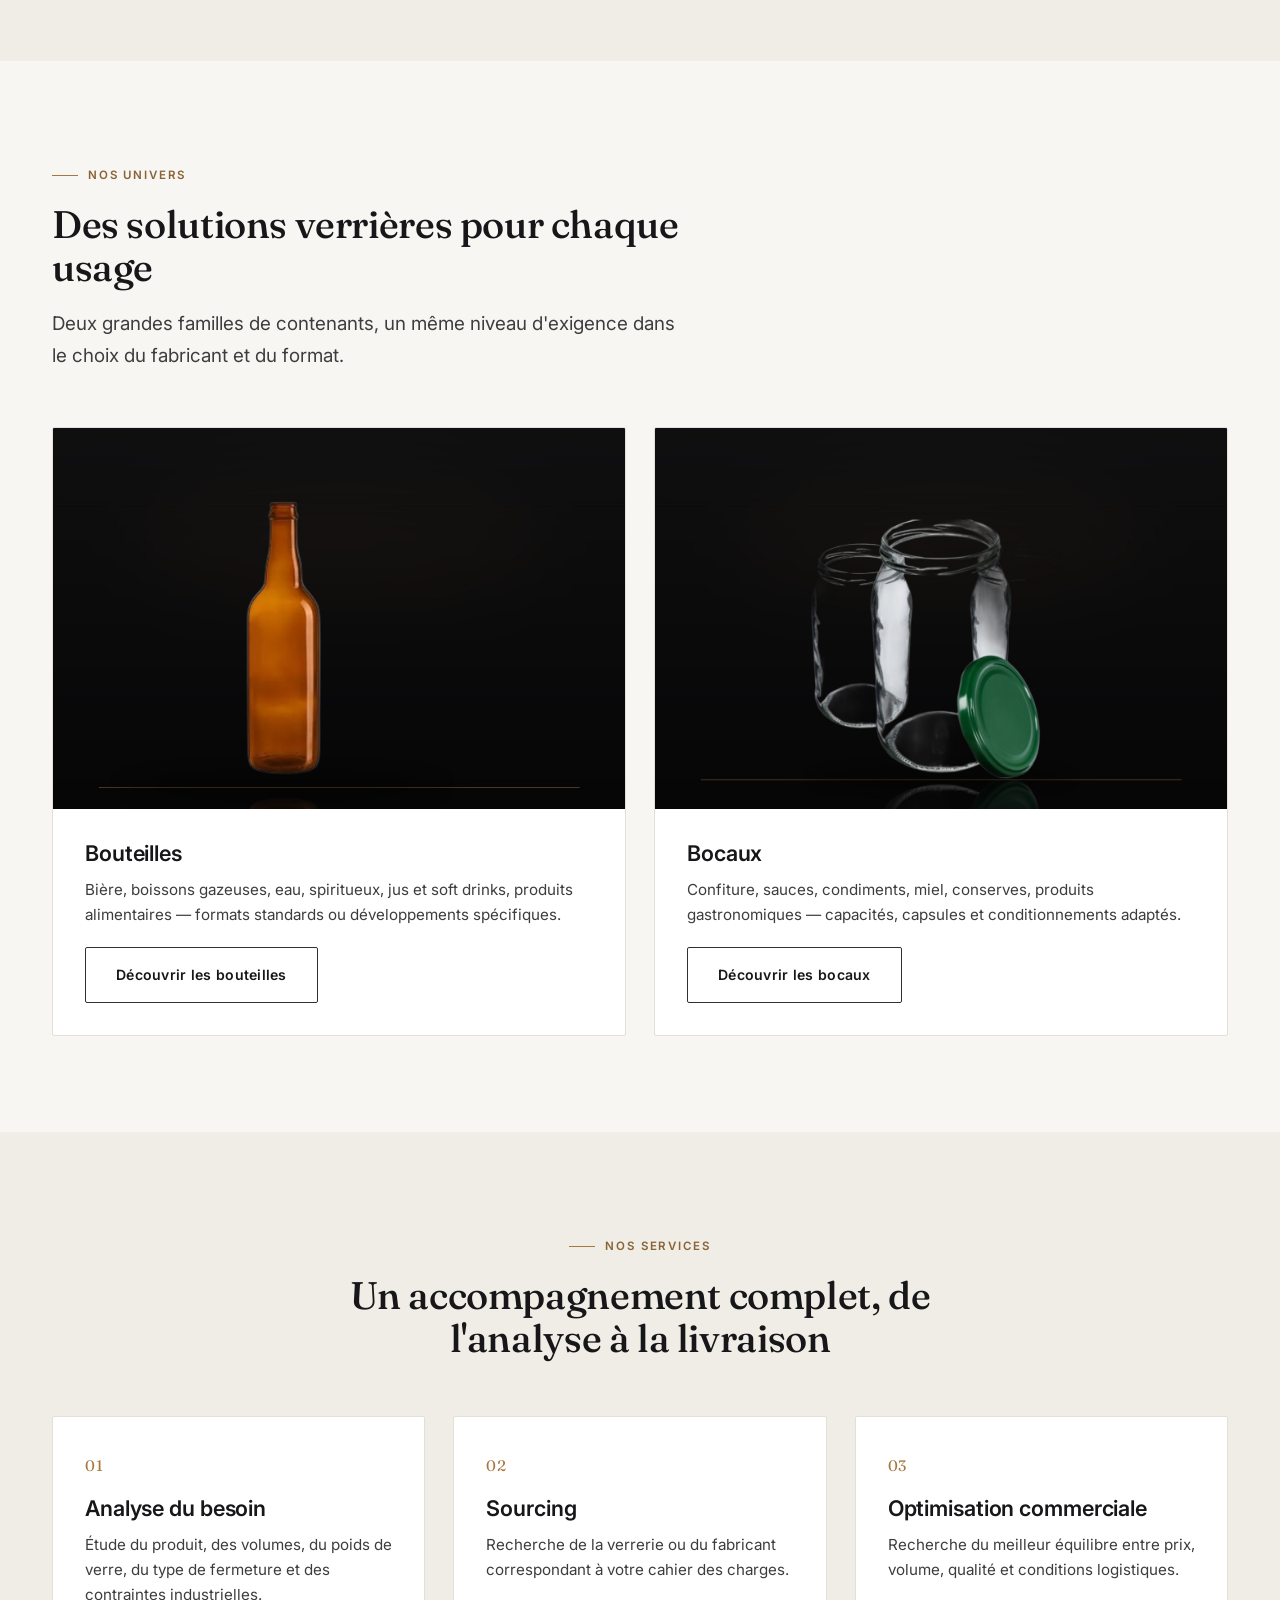
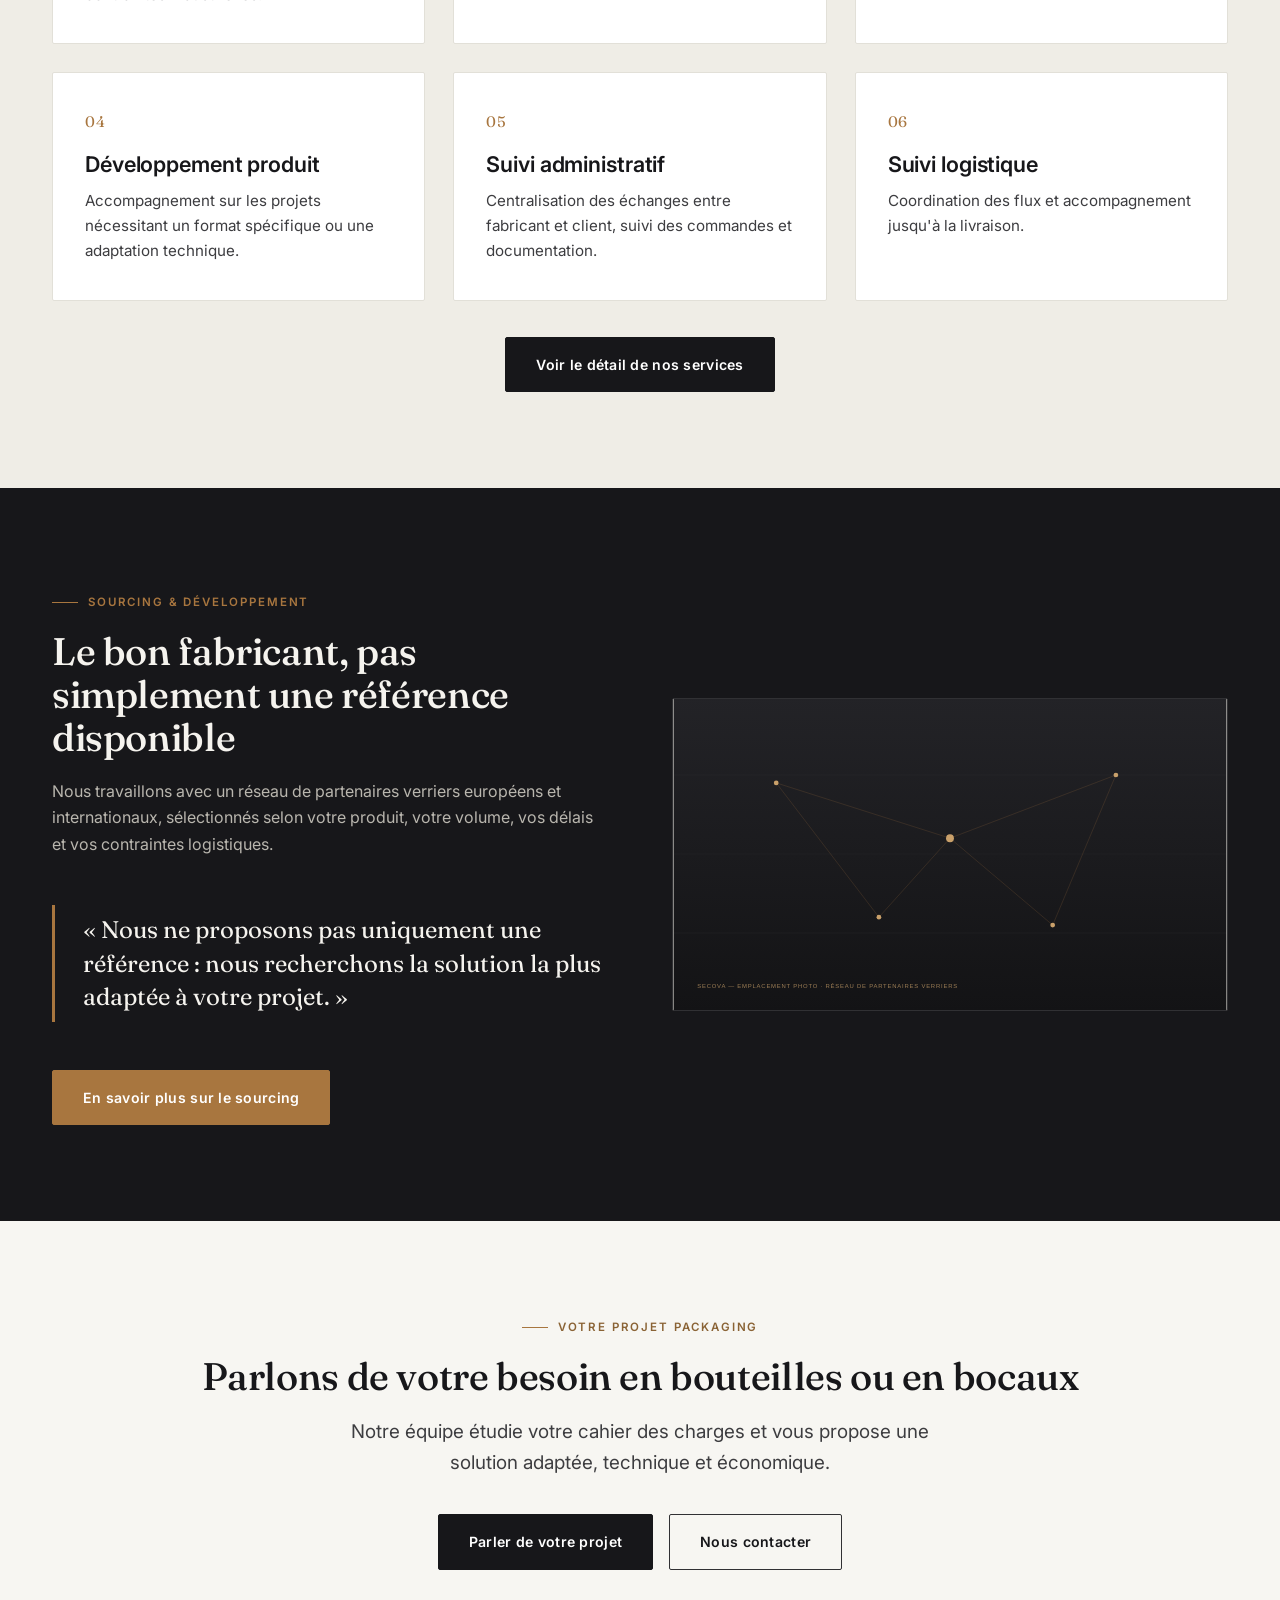
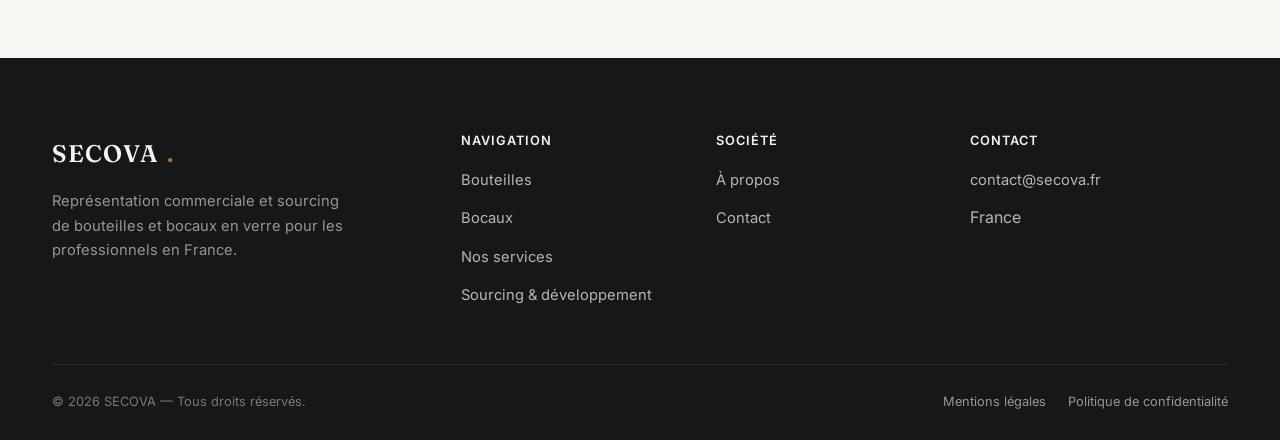
==== commit eda4d5b2: "Restyle product photos as spotlighted studio shots Cut the bottles/jars out of the supplied catalog " ====
--- a/index.html
+++ b/index.html
@@ -105,7 +105,7 @@
         </a>
         <a href="bocaux.html" class="card reveal" style="padding:0; overflow:hidden;">
           <div class="media ratio-3-2" style="border:none; border-radius:0;">
-            <img src="assets/img/bocaux-confiture.jpg" alt="Bocaux en verre pour la confiture">
+            <img src="assets/img/bocaux-confiture-card.jpg" alt="Bocaux en verre pour la confiture">
           </div>
           <div style="padding:32px;">
             <h3>Bocaux</h3>
